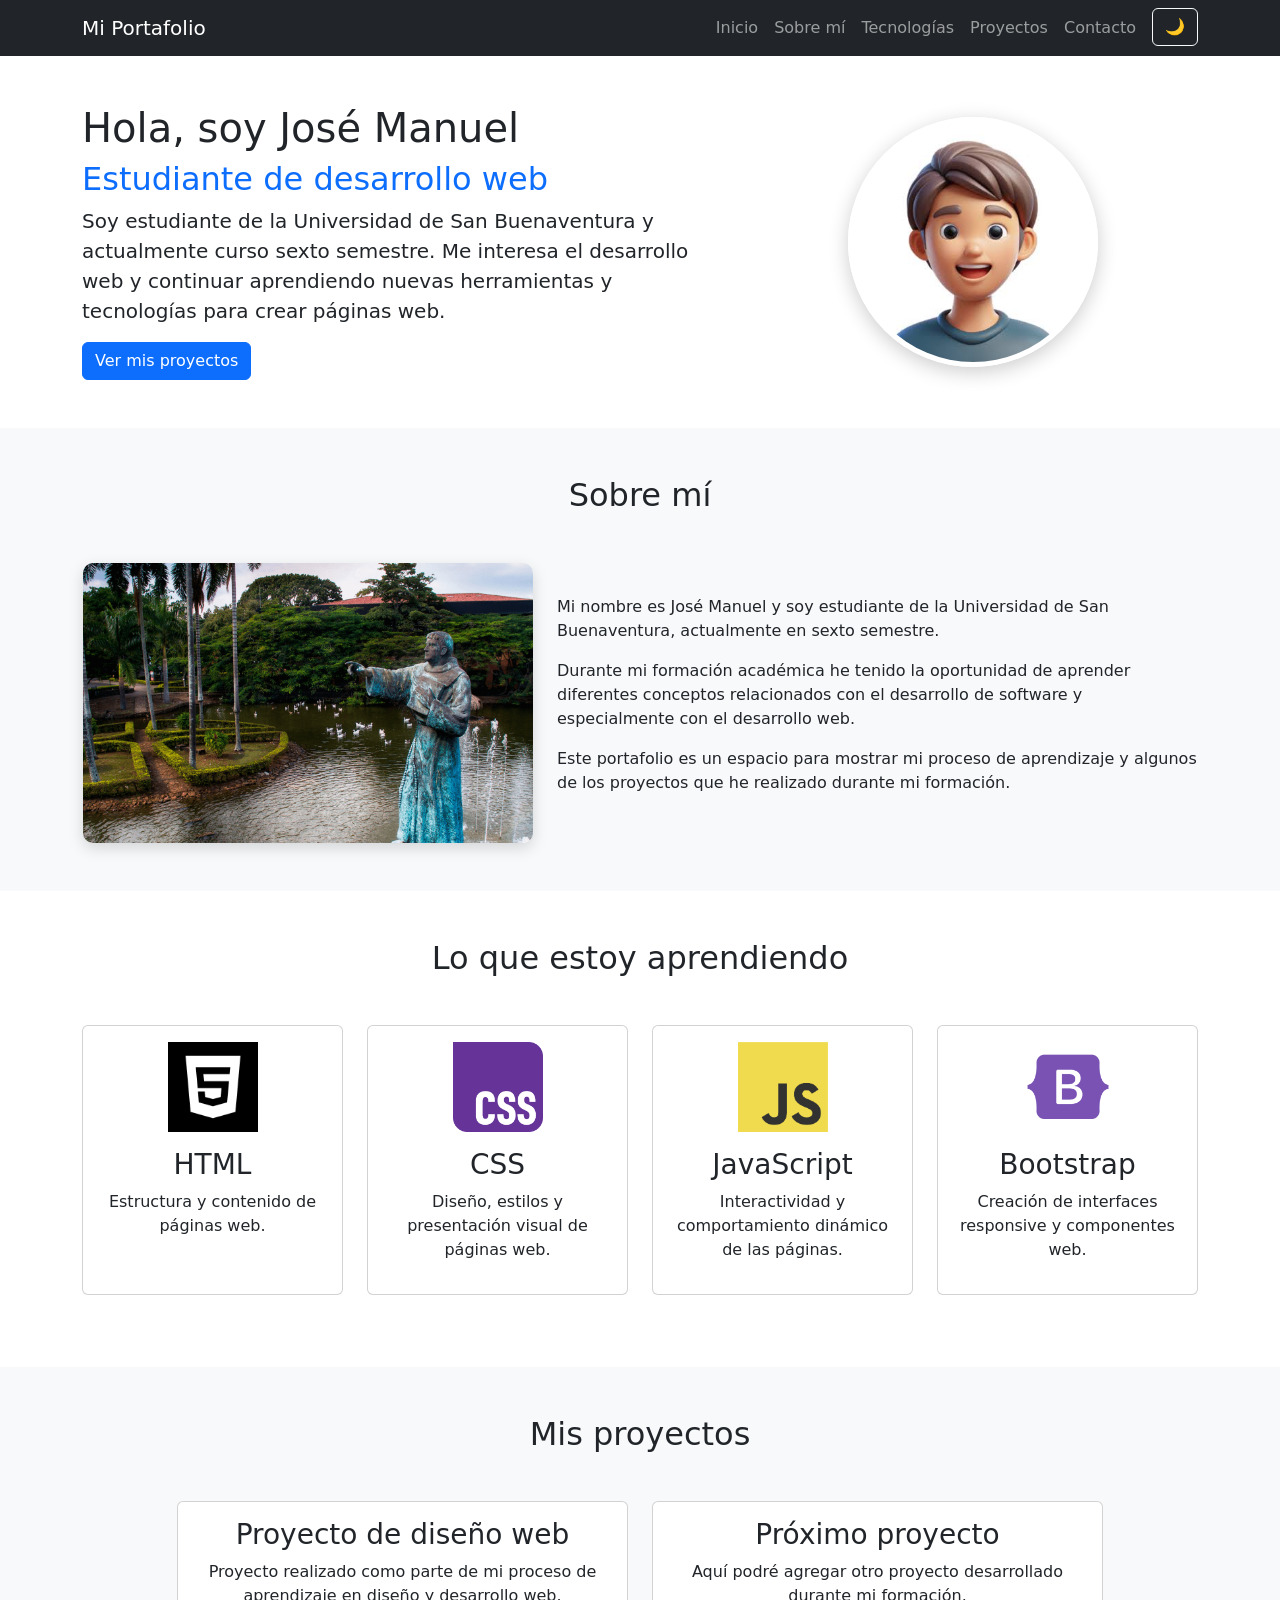
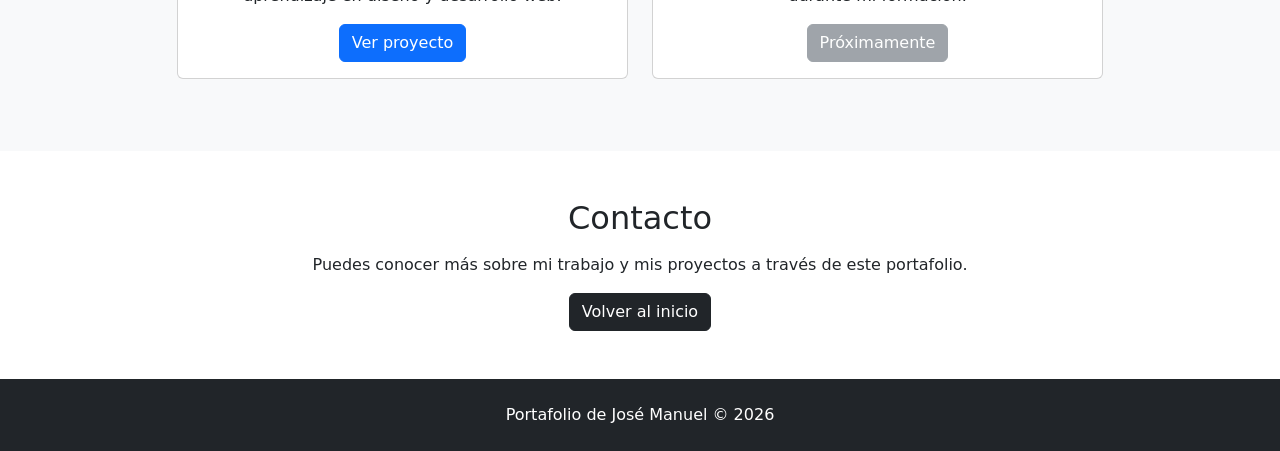
==== index.html @ 3a5ec970 "Portafolio" ====
<!DOCTYPE html>
<html lang="es">

<head>
    <meta charset="UTF-8">
    <meta name="viewport" content="width=device-width, initial-scale=1.0">

    <title>Portafolio | José Manuel</title>

    <!-- Bootstrap -->
    <link href="https://cdn.jsdelivr.net/npm/bootstrap@5.2.3/dist/css/bootstrap.min.css" rel="stylesheet">

    <!-- Nuestro CSS -->
    <link rel="stylesheet" href="css/styles.css">
</head>

<body>

    <!-- ==============================
         BARRA DE NAVEGACIÓN
         ============================== -->

    <nav class="navbar navbar-expand-lg navbar-dark bg-dark">

        <div class="container">

            <a class="navbar-brand" href="#inicio">
                Mi Portafolio
            </a>

            <button class="navbar-toggler" type="button"
                data-bs-toggle="collapse"
                data-bs-target="#navbarNav"
                aria-controls="navbarNav"
                aria-expanded="false"
                aria-label="Abrir navegación">

                <span class="navbar-toggler-icon"></span>

            </button>

            <div class="collapse navbar-collapse" id="navbarNav">

                <ul class="navbar-nav ms-auto">

                    <li class="nav-item">
                        <a class="nav-link" href="#inicio">
                            Inicio
                        </a>
                    </li>

                    <li class="nav-item">
                        <a class="nav-link" href="#sobre-mi">
                            Sobre mí
                        </a>
                    </li>

                    <li class="nav-item">
                        <a class="nav-link" href="#tecnologias">
                            Tecnologías
                        </a>
                    </li>

                    <li class="nav-item">
                        <a class="nav-link" href="#proyectos">
                            Proyectos
                        </a>
                    </li>

                    <li class="nav-item">
                        <a class="nav-link" href="#contacto">
                            Contacto
                        </a>
                    </li>

                    <li class="nav-item">
                        <button id="themeButton"
                            class="btn btn-outline-light ms-2"
                            type="button">
                            🌙
                        </button>
                    </li>

                </ul>

            </div>

        </div>

    </nav>


    <!-- ==============================
         INICIO
         ============================== -->

    <section id="inicio" class="py-5">

        <div class="container">

            <div class="row align-items-center">

                <div class="col-lg-7">

                    <h1>
                        Hola, soy José Manuel
                    </h1>

                    <h2 class="text-primary">
                        Estudiante de desarrollo web
                    </h2>

                    <p class="lead">
                        Soy estudiante de la Universidad de San Buenaventura
                        y actualmente curso sexto semestre. Me interesa el
                        desarrollo web y continuar aprendiendo nuevas
                        herramientas y tecnologías para crear páginas web.
                    </p>

                    <a href="#proyectos" class="btn btn-primary">
                        Ver mis proyectos
                    </a>

                </div>


                <!-- Foto de perfil -->

                <div class="col-lg-5 text-center">

                    <img
                        src="assets/img/perfil.jpg"
                        alt="Foto de José Manuel"
                        class="profile-image">

                </div>

            </div>

        </div>

    </section>


    <!-- ==============================
         SOBRE MÍ
         ============================== -->

    <section id="sobre-mi" class="py-5 bg-light">

        <div class="container">

            <h2 class="text-center mb-5">
                Sobre mí
            </h2>

            <div class="row align-items-center">

                <!-- Imagen Universidad -->

                <div class="col-lg-5 text-center mb-4 mb-lg-0">

                    <img
                        src="assets/img/universidad.jpg"
                        alt="Universidad de San Buenaventura"
                        class="university-image">

                </div>


                <!-- Información -->

                <div class="col-lg-7">

                    <p>
                        Mi nombre es José Manuel y soy estudiante de la
                        Universidad de San Buenaventura, actualmente en
                        sexto semestre.
                    </p>

                    <p>
                        Durante mi formación académica he tenido la
                        oportunidad de aprender diferentes conceptos
                        relacionados con el desarrollo de software y
                        especialmente con el desarrollo web.
                    </p>

                    <p>
                        Este portafolio es un espacio para mostrar mi
                        proceso de aprendizaje y algunos de los proyectos
                        que he realizado durante mi formación.
                    </p>

                </div>

            </div>

        </div>

    </section>


    <!-- ==============================
         TECNOLOGÍAS
         ============================== -->

    <section id="tecnologias" class="py-5">

        <div class="container">

            <h2 class="text-center mb-5">
                Lo que estoy aprendiendo
            </h2>

            <div class="row text-center">


                <!-- HTML -->

                <div class="col-md-3 mb-4">

                    <div class="card technology-card h-100">

                        <div class="card-body">

                            <img
                                src="assets/img/html.png"
                                alt="HTML"
                                class="technology-icon">

                            <h3 class="mt-3">
                                HTML
                            </h3>

                            <p>
                                Estructura y contenido de páginas web.
                            </p>

                        </div>

                    </div>

                </div>


                <!-- CSS -->

                <div class="col-md-3 mb-4">

                    <div class="card technology-card h-100">

                        <div class="card-body">

                            <img
                                src="assets/img/css.png"
                                alt="CSS"
                                class="technology-icon">

                            <h3 class="mt-3">
                                CSS
                            </h3>

                            <p>
                                Diseño, estilos y presentación visual
                                de páginas web.
                            </p>

                        </div>

                    </div>

                </div>


                <!-- JavaScript -->

                <div class="col-md-3 mb-4">

                    <div class="card technology-card h-100">

                        <div class="card-body">

                            <img
                                src="assets/img/javascript.png"
                                alt="JavaScript"
                                class="technology-icon">

                            <h3 class="mt-3">
                                JavaScript
                            </h3>

                            <p>
                                Interactividad y comportamiento
                                dinámico de las páginas.
                            </p>

                        </div>

                    </div>

                </div>


                <!-- Bootstrap -->

                <div class="col-md-3 mb-4">

                    <div class="card technology-card h-100">

                        <div class="card-body">

                            <img
                                src="assets/img/bootstrap.png"
                                alt="Bootstrap"
                                class="technology-icon">

                            <h3 class="mt-3">
                                Bootstrap
                            </h3>

                            <p>
                                Creación de interfaces responsive y
                                componentes web.
                            </p>

                        </div>

                    </div>

                </div>

            </div>

        </div>

    </section>


    <!-- ==============================
         PROYECTOS
         ============================== -->

    <section id="proyectos" class="py-5 bg-light">

        <div class="container">

            <h2 class="text-center mb-5">
                Mis proyectos
            </h2>

            <div class="row justify-content-center">


                <!-- Proyecto Figma -->

                <div class="col-md-6 col-lg-5 mb-4">

                    <div class="card project-card h-100">

                        <div class="card-body text-center">

                            <h3 class="card-title">
                                Proyecto de diseño web
                            </h3>

                            <p class="card-text">
                                Proyecto realizado como parte de mi
                                proceso de aprendizaje en diseño y
                                desarrollo web.
                            </p>

                            <a
                                href="https://genre-split-03445173.figma.site/"
                                target="_blank"
                                class="btn btn-primary">

                                Ver proyecto

                            </a>

                        </div>

                    </div>

                </div>


                <!-- Proyecto futuro -->

                <div class="col-md-6 col-lg-5 mb-4">

                    <div class="card project-card h-100">

                        <div class="card-body text-center">

                            <h3 class="card-title">
                                Próximo proyecto
                            </h3>

                            <p class="card-text">
                                Aquí podré agregar otro proyecto
                                desarrollado durante mi formación.
                            </p>

                            <button
                                class="btn btn-secondary"
                                disabled>

                                Próximamente

                            </button>

                        </div>

                    </div>

                </div>

            </div>

        </div>

    </section>


    <!-- ==============================
         CONTACTO
         ============================== -->

    <section id="contacto" class="py-5">

        <div class="container text-center">

            <h2>
                Contacto
            </h2>

            <p class="mt-3">
                Puedes conocer más sobre mi trabajo y mis proyectos
                a través de este portafolio.
            </p>

            <a href="#inicio" class="btn btn-dark">
                Volver al inicio
            </a>

        </div>

    </section>


    <!-- ==============================
         FOOTER
         ============================== -->

    <footer class="py-4 bg-dark text-white">

        <div class="container text-center">

            <p class="mb-0">
                Portafolio de José Manuel © 2026
            </p>

        </div>

    </footer>


    <!-- Bootstrap JavaScript -->

    <script src="https://cdn.jsdelivr.net/npm/bootstrap@5.2.3/dist/js/bootstrap.bundle.min.js"></script>

    <!-- Nuestro JavaScript -->

    <script src="js/scripts.js"></script>

</body>

</html>
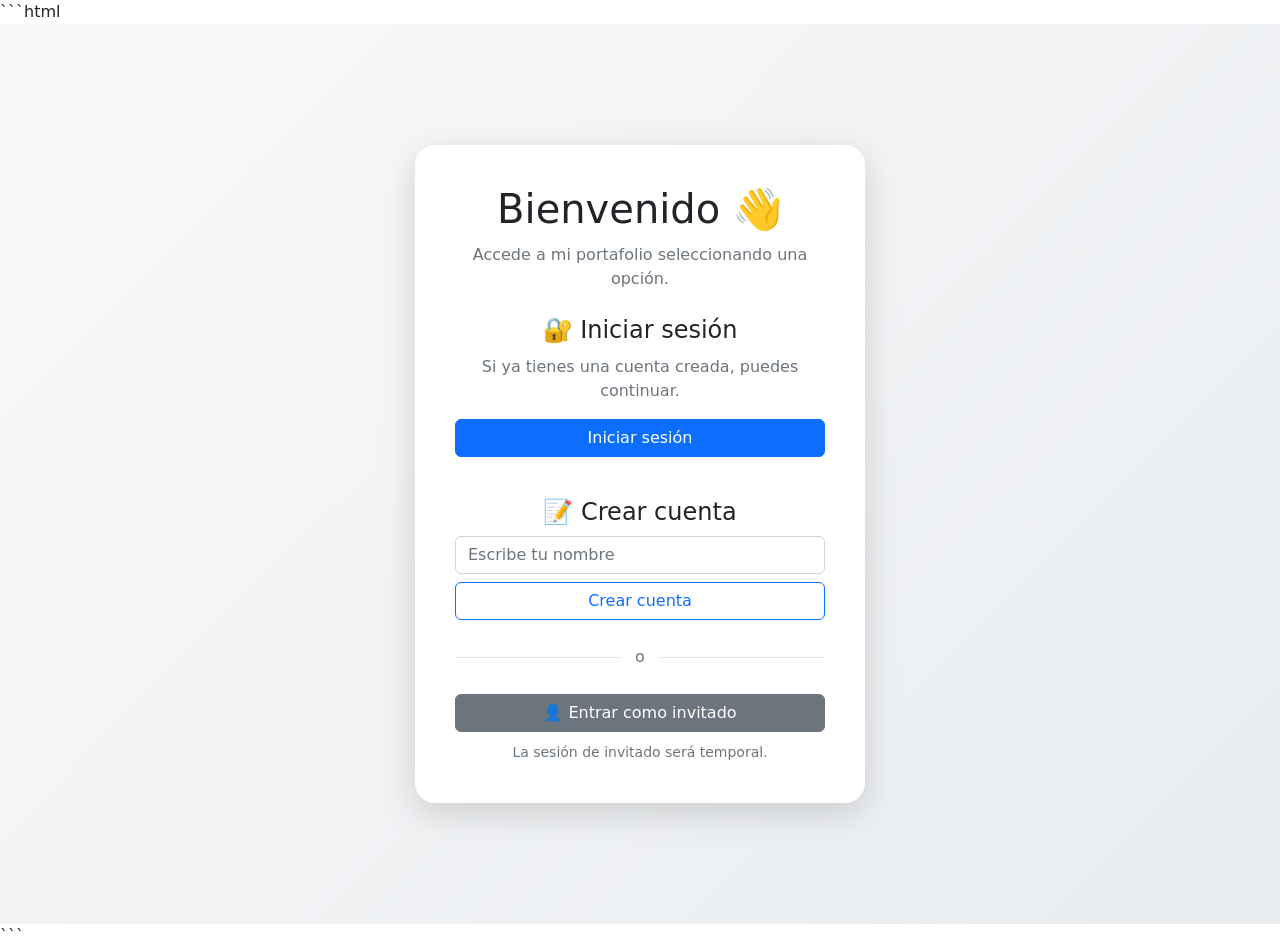
==== commit 65b359b9: "FK: Actaulizacion de local storage" ====
--- a/index.html
+++ b/index.html
@@ -1,3 +1,4 @@
+```html
 <!DOCTYPE html>
 <html lang="es">
 
@@ -16,464 +17,568 @@
 
 <body>
 
-    <!-- ==============================
-         BARRA DE NAVEGACIÓN
-         ============================== -->
-
-    <nav class="navbar navbar-expand-lg navbar-dark bg-dark">
-
-        <div class="container">
-
-            <a class="navbar-brand" href="#inicio">
-                Mi Portafolio
-            </a>
-
-            <button class="navbar-toggler" type="button"
-                data-bs-toggle="collapse"
-                data-bs-target="#navbarNav"
-                aria-controls="navbarNav"
-                aria-expanded="false"
-                aria-label="Abrir navegación">
-
-                <span class="navbar-toggler-icon"></span>
+    <!-- ========================================
+         PANTALLA DE ACCESO
+         ======================================== -->
+
+    <div id="loginScreen" class="login-screen">
+
+        <div class="login-card">
+
+            <h1>Bienvenido 👋</h1>
+
+            <p>
+                Accede a mi portafolio seleccionando una opción.
+            </p>
+
+            <!-- CUENTA EXISTENTE -->
+            <div id="existingAccount">
+
+                <h4>🔐 Iniciar sesión</h4>
+
+                <p id="accountMessage">
+                    Si ya tienes una cuenta creada, puedes continuar.
+                </p>
+
+                <button
+                    type="button"
+                    class="btn btn-primary w-100 mb-3"
+                    onclick="iniciarSesion()">
+                    Iniciar sesión
+                </button>
+
+            </div>
+
+
+            <!-- CREAR CUENTA -->
+            <div class="register-box">
+
+                <h4>📝 Crear cuenta</h4>
+
+                <input
+                    type="text"
+                    id="registerName"
+                    class="form-control mb-2"
+                    placeholder="Escribe tu nombre">
+
+                <button
+                    type="button"
+                    class="btn btn-outline-primary w-100"
+                    onclick="crearCuenta()">
+                    Crear cuenta
+                </button>
+
+            </div>
+
+
+            <div class="login-divider">
+                <span>o</span>
+            </div>
+
+
+            <!-- INVITADO -->
+            <button
+                type="button"
+                class="btn btn-secondary w-100"
+                onclick="entrarComoInvitado()">
+
+                👤 Entrar como invitado
 
             </button>
 
-            <div class="collapse navbar-collapse" id="navbarNav">
-
-                <ul class="navbar-nav ms-auto">
-
-                    <li class="nav-item">
-                        <a class="nav-link" href="#inicio">
-                            Inicio
+            <small class="guest-info">
+                La sesión de invitado será temporal.
+            </small>
+
+        </div>
+
+    </div>
+
+
+    <!-- ========================================
+         CONTENIDO COMPLETO DEL PORTAFOLIO
+         ======================================== -->
+
+    <div id="portfolioContent" style="display: none;">
+
+        <!-- ==============================
+             BARRA DE NAVEGACIÓN
+             ============================== -->
+
+        <nav class="navbar navbar-expand-lg navbar-dark bg-dark">
+
+            <div class="container">
+
+                <a class="navbar-brand" href="#inicio">
+                    Mi Portafolio
+                </a>
+
+                <button
+                    class="navbar-toggler"
+                    type="button"
+                    data-bs-toggle="collapse"
+                    data-bs-target="#navbarNav"
+                    aria-controls="navbarNav"
+                    aria-expanded="false"
+                    aria-label="Abrir navegación">
+
+                    <span class="navbar-toggler-icon"></span>
+
+                </button>
+
+                <div class="collapse navbar-collapse" id="navbarNav">
+
+                    <ul class="navbar-nav ms-auto">
+
+                        <li class="nav-item">
+                            <a class="nav-link" href="#inicio">
+                                Inicio
+                            </a>
+                        </li>
+
+                        <li class="nav-item">
+                            <a class="nav-link" href="#sobre-mi">
+                                Sobre mí
+                            </a>
+                        </li>
+
+                        <li class="nav-item">
+                            <a class="nav-link" href="#tecnologias">
+                                Tecnologías
+                            </a>
+                        </li>
+
+                        <li class="nav-item">
+                            <a class="nav-link" href="#proyectos">
+                                Proyectos
+                            </a>
+                        </li>
+
+                        <li class="nav-item">
+                            <a class="nav-link" href="#contacto">
+                                Contacto
+                            </a>
+                        </li>
+
+                        <span id="welcomeUser" class="navbar-text me-3"></span>
+
+                        <button
+                            type="button"
+                            class="btn btn-outline-danger me-2"
+                            onclick="cerrarSesion()">
+                            Cerrar sesión
+                        </button>
+
+                        <li class="nav-item">
+                            <button
+                                id="themeButton"
+                                class="btn btn-outline-light ms-2"
+                                type="button">
+                                🌙
+                            </button>
+                        </li>
+
+                    </ul>
+
+                </div>
+
+            </div>
+
+        </nav>
+
+
+        <!-- ==============================
+             INICIO
+             ============================== -->
+
+        <section id="inicio" class="py-5">
+
+            <div class="container">
+
+                <div class="row align-items-center">
+
+                    <div class="col-lg-7">
+
+                        <h1>
+                            Hola, soy José Manuel
+                        </h1>
+
+                        <h2 class="text-primary">
+                            Estudiante de desarrollo web
+                        </h2>
+
+                        <p class="lead">
+                            Soy estudiante de la Universidad de San Buenaventura
+                            y actualmente curso sexto semestre. Me interesa el
+                            desarrollo web y continuar aprendiendo nuevas
+                            herramientas y tecnologías para crear páginas web.
+                        </p>
+
+                        <a href="#proyectos" class="btn btn-primary">
+                            Ver mis proyectos
                         </a>
-                    </li>
-
-                    <li class="nav-item">
-                        <a class="nav-link" href="#sobre-mi">
-                            Sobre mí
-                        </a>
-                    </li>
-
-                    <li class="nav-item">
-                        <a class="nav-link" href="#tecnologias">
-                            Tecnologías
-                        </a>
-                    </li>
-
-                    <li class="nav-item">
-                        <a class="nav-link" href="#proyectos">
-                            Proyectos
-                        </a>
-                    </li>
-
-                    <li class="nav-item">
-                        <a class="nav-link" href="#contacto">
-                            Contacto
-                        </a>
-                    </li>
-
-                    <li class="nav-item">
-                        <button id="themeButton"
-                            class="btn btn-outline-light ms-2"
-                            type="button">
-                            🌙
-                        </button>
-                    </li>
-
-                </ul>
-
-            </div>
-
-        </div>
-
-    </nav>
-
-
-    <!-- ==============================
-         INICIO
-         ============================== -->
-
-    <section id="inicio" class="py-5">
-
-        <div class="container">
-
-            <div class="row align-items-center">
-
-                <div class="col-lg-7">
-
-                    <h1>
-                        Hola, soy José Manuel
-                    </h1>
-
-                    <h2 class="text-primary">
-                        Estudiante de desarrollo web
-                    </h2>
-
-                    <p class="lead">
-                        Soy estudiante de la Universidad de San Buenaventura
-                        y actualmente curso sexto semestre. Me interesa el
-                        desarrollo web y continuar aprendiendo nuevas
-                        herramientas y tecnologías para crear páginas web.
-                    </p>
-
-                    <a href="#proyectos" class="btn btn-primary">
-                        Ver mis proyectos
-                    </a>
+
+                    </div>
+
+
+                    <!-- Foto de perfil -->
+
+                    <div class="col-lg-5 text-center">
+
+                        <img
+                            src="assets/img/perfil.jpg"
+                            alt="Foto de José Manuel"
+                            class="profile-image">
+
+                    </div>
 
                 </div>
 
-
-                <!-- Foto de perfil -->
-
-                <div class="col-lg-5 text-center">
-
-                    <img
-                        src="assets/img/perfil.jpg"
-                        alt="Foto de José Manuel"
-                        class="profile-image">
+            </div>
+
+        </section>
+
+
+        <!-- ==============================
+             SOBRE MÍ
+             ============================== -->
+
+        <section id="sobre-mi" class="py-5 bg-light">
+
+            <div class="container">
+
+                <h2 class="text-center mb-5">
+                    Sobre mí
+                </h2>
+
+                <div class="row align-items-center">
+
+                    <!-- Imagen Universidad -->
+
+                    <div class="col-lg-5 text-center mb-4 mb-lg-0">
+
+                        <img
+                            src="assets/img/universidad.jpg"
+                            alt="Universidad de San Buenaventura"
+                            class="university-image">
+
+                    </div>
+
+
+                    <!-- Información -->
+
+                    <div class="col-lg-7">
+
+                        <p>
+                            Mi nombre es José Manuel y soy estudiante de la
+                            Universidad de San Buenaventura, actualmente en
+                            sexto semestre.
+                        </p>
+
+                        <p>
+                            Durante mi formación académica he tenido la
+                            oportunidad de aprender diferentes conceptos
+                            relacionados con el desarrollo de software y
+                            especialmente con el desarrollo web.
+                        </p>
+
+                        <p>
+                            Este portafolio es un espacio para mostrar mi
+                            proceso de aprendizaje y algunos de los proyectos
+                            que he realizado durante mi formación.
+                        </p>
+
+                    </div>
 
                 </div>
 
             </div>
 
-        </div>
-
-    </section>
-
-
-    <!-- ==============================
-         SOBRE MÍ
-         ============================== -->
-
-    <section id="sobre-mi" class="py-5 bg-light">
-
-        <div class="container">
-
-            <h2 class="text-center mb-5">
-                Sobre mí
-            </h2>
-
-            <div class="row align-items-center">
-
-                <!-- Imagen Universidad -->
-
-                <div class="col-lg-5 text-center mb-4 mb-lg-0">
-
-                    <img
-                        src="assets/img/universidad.jpg"
-                        alt="Universidad de San Buenaventura"
-                        class="university-image">
+        </section>
+
+
+        <!-- ==============================
+             TECNOLOGÍAS
+             ============================== -->
+
+        <section id="tecnologias" class="py-5">
+
+            <div class="container">
+
+                <h2 class="text-center mb-5">
+                    Lo que estoy aprendiendo
+                </h2>
+
+                <div class="row text-center">
+
+
+                    <!-- HTML -->
+
+                    <div class="col-md-3 mb-4">
+
+                        <div class="card technology-card h-100">
+
+                            <div class="card-body">
+
+                                <img
+                                    src="assets/img/html.png"
+                                    alt="HTML"
+                                    class="technology-icon">
+
+                                <h3 class="mt-3">
+                                    HTML
+                                </h3>
+
+                                <p>
+                                    Estructura y contenido de páginas web.
+                                </p>
+
+                            </div>
+
+                        </div>
+
+                    </div>
+
+
+                    <!-- CSS -->
+
+                    <div class="col-md-3 mb-4">
+
+                        <div class="card technology-card h-100">
+
+                            <div class="card-body">
+
+                                <img
+                                    src="assets/img/css.png"
+                                    alt="CSS"
+                                    class="technology-icon">
+
+                                <h3 class="mt-3">
+                                    CSS
+                                </h3>
+
+                                <p>
+                                    Diseño, estilos y presentación visual
+                                    de páginas web.
+                                </p>
+
+                            </div>
+
+                        </div>
+
+                    </div>
+
+
+                    <!-- JavaScript -->
+
+                    <div class="col-md-3 mb-4">
+
+                        <div class="card technology-card h-100">
+
+                            <div class="card-body">
+
+                                <img
+                                    src="assets/img/javascript.png"
+                                    alt="JavaScript"
+                                    class="technology-icon">
+
+                                <h3 class="mt-3">
+                                    JavaScript
+                                </h3>
+
+                                <p>
+                                    Interactividad y comportamiento
+                                    dinámico de las páginas.
+                                </p>
+
+                            </div>
+
+                        </div>
+
+                    </div>
+
+
+                    <!-- Bootstrap -->
+
+                    <div class="col-md-3 mb-4">
+
+                        <div class="card technology-card h-100">
+
+                            <div class="card-body">
+
+                                <img
+                                    src="assets/img/bootstrap.png"
+                                    alt="Bootstrap"
+                                    class="technology-icon">
+
+                                <h3 class="mt-3">
+                                    Bootstrap
+                                </h3>
+
+                                <p>
+                                    Creación de interfaces responsive y
+                                    componentes web.
+                                </p>
+
+                            </div>
+
+                        </div>
+
+                    </div>
 
                 </div>
 
-
-                <!-- Información -->
-
-                <div class="col-lg-7">
-
-                    <p>
-                        Mi nombre es José Manuel y soy estudiante de la
-                        Universidad de San Buenaventura, actualmente en
-                        sexto semestre.
-                    </p>
-
-                    <p>
-                        Durante mi formación académica he tenido la
-                        oportunidad de aprender diferentes conceptos
-                        relacionados con el desarrollo de software y
-                        especialmente con el desarrollo web.
-                    </p>
-
-                    <p>
-                        Este portafolio es un espacio para mostrar mi
-                        proceso de aprendizaje y algunos de los proyectos
-                        que he realizado durante mi formación.
-                    </p>
+            </div>
+
+        </section>
+
+
+        <!-- ==============================
+             PROYECTOS
+             ============================== -->
+
+        <section id="proyectos" class="py-5 bg-light">
+
+            <div class="container">
+
+                <h2 class="text-center mb-5">
+                    Mis proyectos
+                </h2>
+
+                <div class="row justify-content-center">
+
+
+                    <!-- Proyecto Figma -->
+
+                    <div class="col-md-6 col-lg-5 mb-4">
+
+                        <div class="card project-card h-100">
+
+                            <div class="card-body text-center">
+
+                                <h3 class="card-title">
+                                    Proyecto de diseño web
+                                </h3>
+
+                                <p class="card-text">
+                                    Proyecto realizado como parte de mi
+                                    proceso de aprendizaje en diseño y
+                                    desarrollo web.
+                                </p>
+
+                                <a
+                                    href="https://genre-split-03445173.figma.site/"
+                                    target="_blank"
+                                    class="btn btn-primary">
+
+                                    Ver proyecto
+
+                                </a>
+
+                            </div>
+
+                        </div>
+
+                    </div>
+
+
+                    <!-- Proyecto futuro -->
+
+                    <div class="col-md-6 col-lg-5 mb-4">
+
+                        <div class="card project-card h-100">
+
+                            <div class="card-body text-center">
+
+                                <h3 class="card-title">
+                                    Local VS stoage
+                                </h3>
+
+                                <p class="card-text">
+                                    Aquí podré agregar otro proyecto
+                                    desarrollado durante mi formación.
+                                </p>
+
+                                <button
+                                    class="btn btn-secondary"
+                                    disabled>
+
+                                    Próximamente
+
+                                </button>
+
+                            </div>
+
+                        </div>
+
+                    </div>
 
                 </div>
 
             </div>
 
-        </div>
-
-    </section>
-
-
-    <!-- ==============================
-         TECNOLOGÍAS
-         ============================== -->
-
-    <section id="tecnologias" class="py-5">
-
-        <div class="container">
-
-            <h2 class="text-center mb-5">
-                Lo que estoy aprendiendo
-            </h2>
-
-            <div class="row text-center">
-
-
-                <!-- HTML -->
-
-                <div class="col-md-3 mb-4">
-
-                    <div class="card technology-card h-100">
-
-                        <div class="card-body">
-
-                            <img
-                                src="assets/img/html.png"
-                                alt="HTML"
-                                class="technology-icon">
-
-                            <h3 class="mt-3">
-                                HTML
-                            </h3>
-
-                            <p>
-                                Estructura y contenido de páginas web.
-                            </p>
-
-                        </div>
-
-                    </div>
-
-                </div>
-
-
-                <!-- CSS -->
-
-                <div class="col-md-3 mb-4">
-
-                    <div class="card technology-card h-100">
-
-                        <div class="card-body">
-
-                            <img
-                                src="assets/img/css.png"
-                                alt="CSS"
-                                class="technology-icon">
-
-                            <h3 class="mt-3">
-                                CSS
-                            </h3>
-
-                            <p>
-                                Diseño, estilos y presentación visual
-                                de páginas web.
-                            </p>
-
-                        </div>
-
-                    </div>
-
-                </div>
-
-
-                <!-- JavaScript -->
-
-                <div class="col-md-3 mb-4">
-
-                    <div class="card technology-card h-100">
-
-                        <div class="card-body">
-
-                            <img
-                                src="assets/img/javascript.png"
-                                alt="JavaScript"
-                                class="technology-icon">
-
-                            <h3 class="mt-3">
-                                JavaScript
-                            </h3>
-
-                            <p>
-                                Interactividad y comportamiento
-                                dinámico de las páginas.
-                            </p>
-
-                        </div>
-
-                    </div>
-
-                </div>
-
-
-                <!-- Bootstrap -->
-
-                <div class="col-md-3 mb-4">
-
-                    <div class="card technology-card h-100">
-
-                        <div class="card-body">
-
-                            <img
-                                src="assets/img/bootstrap.png"
-                                alt="Bootstrap"
-                                class="technology-icon">
-
-                            <h3 class="mt-3">
-                                Bootstrap
-                            </h3>
-
-                            <p>
-                                Creación de interfaces responsive y
-                                componentes web.
-                            </p>
-
-                        </div>
-
-                    </div>
-
-                </div>
-
-            </div>
-
-        </div>
-
-    </section>
-
-
-    <!-- ==============================
-         PROYECTOS
-         ============================== -->
-
-    <section id="proyectos" class="py-5 bg-light">
-
-        <div class="container">
-
-            <h2 class="text-center mb-5">
-                Mis proyectos
-            </h2>
-
-            <div class="row justify-content-center">
-
-
-                <!-- Proyecto Figma -->
-
-                <div class="col-md-6 col-lg-5 mb-4">
-
-                    <div class="card project-card h-100">
-
-                        <div class="card-body text-center">
-
-                            <h3 class="card-title">
-                                Proyecto de diseño web
-                            </h3>
-
-                            <p class="card-text">
-                                Proyecto realizado como parte de mi
-                                proceso de aprendizaje en diseño y
-                                desarrollo web.
-                            </p>
-
-                            <a
-                                href="https://genre-split-03445173.figma.site/"
-                                target="_blank"
-                                class="btn btn-primary">
-
-                                Ver proyecto
-
-                            </a>
-
-                        </div>
-
-                    </div>
-
-                </div>
-
-
-                <!-- Proyecto futuro -->
-
-                <div class="col-md-6 col-lg-5 mb-4">
-
-                    <div class="card project-card h-100">
-
-                        <div class="card-body text-center">
-
-                            <h3 class="card-title">
-                                Próximo proyecto
-                            </h3>
-
-                            <p class="card-text">
-                                Aquí podré agregar otro proyecto
-                                desarrollado durante mi formación.
-                            </p>
-
-                            <button
-                                class="btn btn-secondary"
-                                disabled>
-
-                                Próximamente
-
-                            </button>
-
-                        </div>
-
-                    </div>
-
-                </div>
-
-            </div>
-
-        </div>
-
-    </section>
-
-
-    <!-- ==============================
-         CONTACTO
-         ============================== -->
-
-    <section id="contacto" class="py-5">
-
-        <div class="container text-center">
-
-            <h2>
-                Contacto
-            </h2>
-
-            <p class="mt-3">
-                Puedes conocer más sobre mi trabajo y mis proyectos
-                a través de este portafolio.
-            </p>
-
-            <a href="#inicio" class="btn btn-dark">
-                Volver al inicio
-            </a>
-
-        </div>
-
-    </section>
-
-
-    <!-- ==============================
-         FOOTER
-         ============================== -->
-
-    <footer class="py-4 bg-dark text-white">
-
-        <div class="container text-center">
-
-            <p class="mb-0">
-                Portafolio de José Manuel © 2026
-            </p>
-
-        </div>
-
-    </footer>
-
+        </section>
+
+
+        <!-- ==============================
+             CONTACTO
+             ============================== -->
+
+        <section id="contacto" class="py-5">
+
+            <div class="container text-center">
+
+                <h2>
+                    Contacto
+                </h2>
+
+                <p class="mt-3">
+                    Puedes conocer más sobre mi trabajo y mis proyectos
+                    a través de este portafolio.
+                </p>
+
+                <a href="#inicio" class="btn btn-dark">
+                    Volver al inicio
+                </a>
+
+            </div>
+
+        </section>
+
+
+        <!-- ==============================
+             FOOTER
+             ============================== -->
+
+        <footer class="py-4 bg-dark text-white">
+
+            <div class="container text-center">
+
+                <p class="mb-0">
+                    Portafolio de José Manuel © 2026
+                </p>
+
+            </div>
+
+        </footer>
+
+    </div>
+
+
+    <!-- ========================================
+         JAVASCRIPT
+         ======================================== -->
 
     <!-- Bootstrap JavaScript -->
-
     <script src="https://cdn.jsdelivr.net/npm/bootstrap@5.2.3/dist/js/bootstrap.bundle.min.js"></script>
 
+    <!-- Local Storage / Session Storage -->
+    <script src="modules/class3/js/storage.js"></script>
+
     <!-- Nuestro JavaScript -->
-
     <script src="js/scripts.js"></script>
 
 </body>
 
-</html>+</html>
+```
